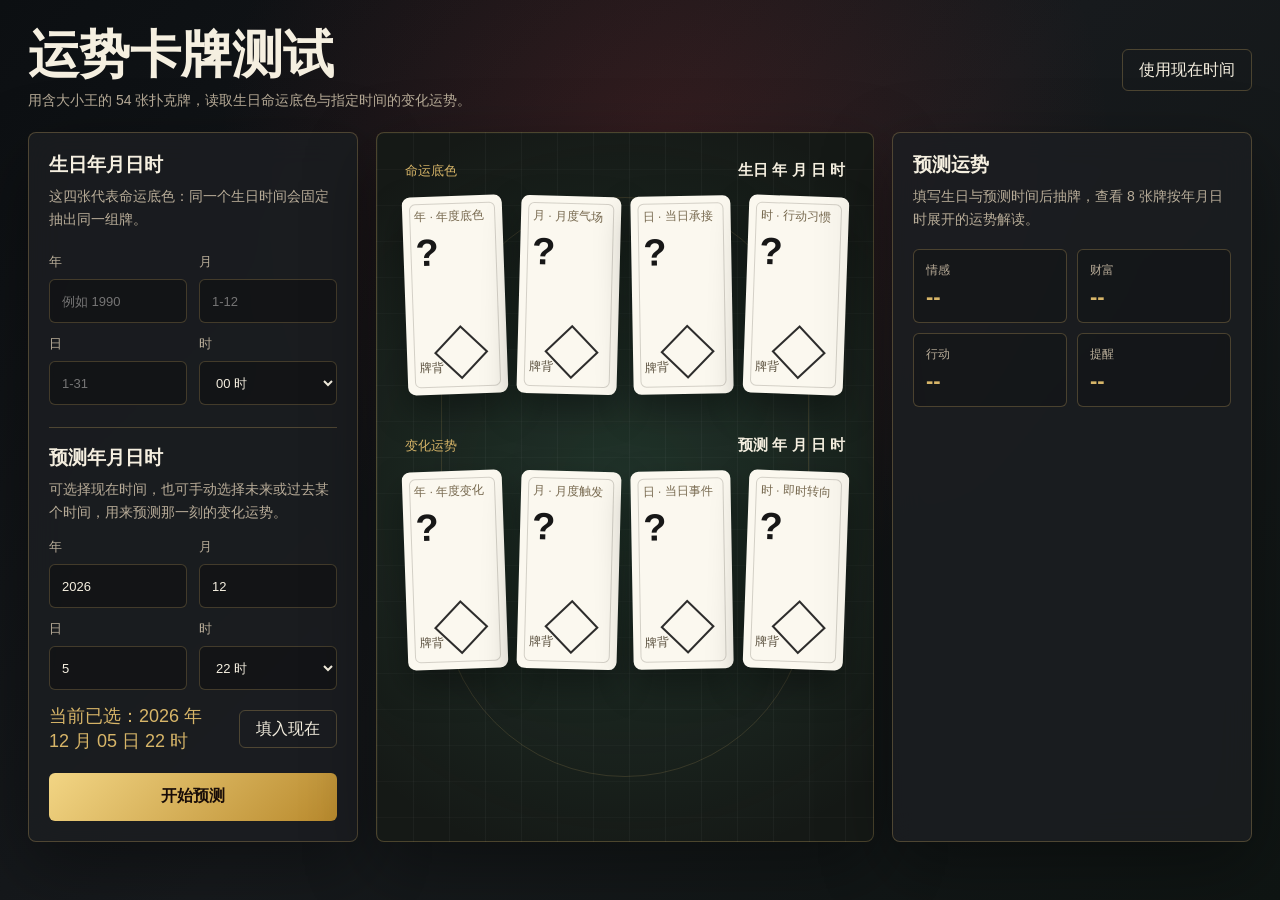
==== index.html @ 9e427384 "Add files via upload" ====
<!doctype html>
<html lang="zh-CN">
  <head>
    <meta charset="UTF-8" />
    <meta name="viewport" content="width=device-width, initial-scale=1.0" />
    <title>运势卡牌测试</title>
    <link rel="stylesheet" href="./styles.css" />
  </head>
  <body>
    <main class="app-shell">
      <header class="topbar">
        <div>
          <h1>运势卡牌测试</h1>
          <p>用含大小王的 54 张扑克牌，读取生日命运底色与指定时间的变化运势。</p>
        </div>
        <button id="quickNow" class="ghost-button" type="button">使用现在时间</button>
      </header>

      <section class="game-grid">
        <form id="fortuneForm" class="control-panel">
          <div class="panel-heading">
            <h2>生日年月日时</h2>
            <p>这四张代表命运底色：同一个生日时间会固定抽出同一组牌。</p>
          </div>

          <div class="field-grid">
            <label>
              年
              <input id="birthYear" name="birthYear" type="number" min="1900" max="2100" placeholder="例如 1990" required />
            </label>
            <label>
              月
              <input id="birthMonth" name="birthMonth" type="number" min="1" max="12" placeholder="1-12" required />
            </label>
            <label>
              日
              <input id="birthDay" name="birthDay" type="number" min="1" max="31" placeholder="1-31" required />
            </label>
            <label>
              时
              <select id="birthHour" name="birthHour" required>
                <option value="0">00 时</option>
                <option value="1">01 时</option>
                <option value="2">02 时</option>
                <option value="3">03 时</option>
                <option value="4">04 时</option>
                <option value="5">05 时</option>
                <option value="6">06 时</option>
                <option value="7">07 时</option>
                <option value="8">08 时</option>
                <option value="9">09 时</option>
                <option value="10">10 时</option>
                <option value="11">11 时</option>
                <option value="12">12 时</option>
                <option value="13">13 时</option>
                <option value="14">14 时</option>
                <option value="15">15 时</option>
                <option value="16">16 时</option>
                <option value="17">17 时</option>
                <option value="18">18 时</option>
                <option value="19">19 时</option>
                <option value="20">20 时</option>
                <option value="21">21 时</option>
                <option value="22">22 时</option>
                <option value="23">23 时</option>
              </select>
            </label>
          </div>

          <div class="now-panel">
            <div>
              <h2>预测年月日时</h2>
              <p>可选择现在时间，也可手动选择未来或过去某个时间，用来预测那一刻的变化运势。</p>
            </div>

            <div class="field-grid compact">
              <label>
                年
                <input id="targetYear" name="targetYear" type="number" min="1900" max="2100" required />
              </label>
              <label>
                月
                <input id="targetMonth" name="targetMonth" type="number" min="1" max="12" required />
              </label>
              <label>
                日
                <input id="targetDay" name="targetDay" type="number" min="1" max="31" required />
              </label>
              <label>
                时
                <select id="targetHour" name="targetHour" required>
                  <option value="0">00 时</option>
                  <option value="1">01 时</option>
                  <option value="2">02 时</option>
                  <option value="3">03 时</option>
                  <option value="4">04 时</option>
                  <option value="5">05 时</option>
                  <option value="6">06 时</option>
                  <option value="7">07 时</option>
                  <option value="8">08 时</option>
                  <option value="9">09 时</option>
                  <option value="10">10 时</option>
                  <option value="11">11 时</option>
                  <option value="12">12 时</option>
                  <option value="13">13 时</option>
                  <option value="14">14 时</option>
                  <option value="15">15 时</option>
                  <option value="16">16 时</option>
                  <option value="17">17 时</option>
                  <option value="18">18 时</option>
                  <option value="19">19 时</option>
                  <option value="20">20 时</option>
                  <option value="21">21 时</option>
                  <option value="22">22 时</option>
                  <option value="23">23 时</option>
                </select>
              </label>
            </div>

            <div class="time-actions">
              <time id="nowText">--</time>
              <button id="fillNow" class="ghost-button small" type="button">填入现在</button>
            </div>
          </div>

          <button class="primary-button" type="submit">开始预测</button>
        </form>

        <section class="card-table" aria-live="polite">
          <div class="table-glow"></div>
          <div class="spread-row">
            <div class="spread-title">
              <span>命运底色</span>
              <strong>生日 年 月 日 时</strong>
            </div>
            <div id="birthCards" class="cards"></div>
          </div>

          <div class="spread-row">
            <div class="spread-title">
              <span>变化运势</span>
              <strong>预测 年 月 日 时</strong>
            </div>
            <div id="nowCards" class="cards"></div>
          </div>
        </section>

        <aside class="result-panel">
          <div class="panel-heading">
            <h2>预测运势</h2>
            <p id="resultIntro">填写生日与预测时间后抽牌，查看 8 张牌按年月日时展开的运势解读。</p>
          </div>
          <div id="scoreBoard" class="score-board">
            <div><span>情感</span><strong>--</strong></div>
            <div><span>财富</span><strong>--</strong></div>
            <div><span>行动</span><strong>--</strong></div>
            <div><span>提醒</span><strong>--</strong></div>
          </div>
          <div id="readingList" class="reading-list"></div>
          <section id="summaryPanel" class="summary-panel" hidden>
            <span>综合目前运势</span>
            <h3 id="summaryTitle">--</h3>
            <p id="summaryText">--</p>
            <strong id="summaryAdvice">--</strong>
          </section>
          <section id="funPanel" class="fun-panel" hidden>
            <article>
              <span>人际关系</span>
              <p id="relationshipText">--</p>
            </article>
            <article>
              <span>出行建议</span>
              <p id="travelText">--</p>
            </article>
            <article>
              <span>禁忌行动</span>
              <p id="tabooText">--</p>
            </article>
            <article>
              <span>幸运提示</span>
              <p id="luckyText">--</p>
            </article>
          </section>
        </aside>
      </section>
    </main>

    <script src="./script.js"></script>
  </body>
</html>
---- styles.css ----
:root {
  --bg: #101215;
  --panel: rgba(27, 30, 33, 0.86);
  --panel-strong: #1b1f23;
  --card: #fbf8ef;
  --ink: #f5efe0;
  --muted: #b9ad99;
  --line: rgba(215, 181, 104, 0.28);
  --gold: #d7b568;
  --red: #b73535;
  --green: #4f9d7a;
  --shadow: 0 24px 70px rgba(0, 0, 0, 0.38);
}

* {
  box-sizing: border-box;
}

body {
  margin: 0;
  min-height: 100vh;
  color: var(--ink);
  font-family: "Microsoft YaHei", "PingFang SC", Arial, sans-serif;
  background:
    radial-gradient(circle at 52% 18%, rgba(183, 53, 53, 0.2), transparent 28rem),
    linear-gradient(135deg, #0c0f12 0%, #171a1d 50%, #0f1513 100%);
}

button,
input,
select {
  font: inherit;
}

.app-shell {
  width: min(1440px, 100%);
  margin: 0 auto;
  padding: 28px;
}

.topbar {
  display: flex;
  align-items: center;
  justify-content: space-between;
  gap: 18px;
  margin-bottom: 20px;
}

h1,
h2,
p {
  margin: 0;
}

h1 {
  font-size: clamp(30px, 4vw, 54px);
  line-height: 1.04;
  letter-spacing: 0;
}

.topbar p,
.panel-heading p,
.now-panel p {
  margin-top: 8px;
  color: var(--muted);
  line-height: 1.65;
  font-size: 14px;
}

.game-grid {
  display: grid;
  grid-template-columns: 330px minmax(430px, 1fr) 360px;
  gap: 18px;
  align-items: stretch;
}

.control-panel,
.result-panel,
.card-table {
  border: 1px solid var(--line);
  background: var(--panel);
  box-shadow: var(--shadow);
  backdrop-filter: blur(16px);
}

.control-panel,
.result-panel {
  border-radius: 8px;
  padding: 20px;
}

.panel-heading h2,
.now-panel h2 {
  font-size: 19px;
  line-height: 1.25;
}

.field-grid {
  display: grid;
  grid-template-columns: repeat(2, minmax(0, 1fr));
  gap: 12px;
  margin: 22px 0;
}

.field-grid.compact {
  margin: 0;
}

label {
  display: grid;
  gap: 8px;
  color: var(--muted);
  font-size: 13px;
}

input,
select {
  width: 100%;
  height: 44px;
  border: 1px solid rgba(215, 181, 104, 0.25);
  border-radius: 6px;
  color: var(--ink);
  background: rgba(0, 0, 0, 0.26);
  padding: 0 12px;
  outline: none;
}

input:focus,
select:focus {
  border-color: var(--gold);
  box-shadow: 0 0 0 3px rgba(215, 181, 104, 0.14);
}

.now-panel {
  display: grid;
  gap: 14px;
  margin-bottom: 18px;
  padding-top: 18px;
  border-top: 1px solid var(--line);
}

time {
  display: block;
  color: var(--gold);
  font-size: 18px;
  line-height: 1.4;
}

.time-actions {
  display: flex;
  align-items: center;
  justify-content: space-between;
  gap: 12px;
}

.primary-button,
.ghost-button {
  border: 0;
  border-radius: 6px;
  cursor: pointer;
  transition: transform 0.18s ease, border-color 0.18s ease, background 0.18s ease;
}

.primary-button {
  width: 100%;
  min-height: 48px;
  color: #180c08;
  background: linear-gradient(135deg, #f2d584, #b98a2d);
  font-weight: 700;
}

.ghost-button {
  min-height: 42px;
  padding: 0 16px;
  color: var(--ink);
  background: transparent;
  border: 1px solid var(--line);
}

.ghost-button.small {
  min-height: 38px;
  white-space: nowrap;
}

.primary-button:hover,
.ghost-button:hover {
  transform: translateY(-1px);
}

.card-table {
  position: relative;
  overflow: hidden;
  min-height: 620px;
  border-radius: 8px;
  padding: 28px;
  background:
    linear-gradient(90deg, rgba(255, 255, 255, 0.035) 1px, transparent 1px),
    linear-gradient(rgba(255, 255, 255, 0.025) 1px, transparent 1px),
    radial-gradient(circle at center, rgba(79, 157, 122, 0.2), transparent 24rem),
    #151916;
  background-size: 36px 36px, 36px 36px, auto, auto;
}

.table-glow {
  position: absolute;
  inset: 64px;
  border: 1px solid rgba(215, 181, 104, 0.16);
  border-radius: 999px;
  pointer-events: none;
}

.spread-row {
  position: relative;
  z-index: 1;
}

.spread-row + .spread-row {
  margin-top: 42px;
}

.spread-title {
  display: flex;
  align-items: baseline;
  justify-content: space-between;
  gap: 12px;
  margin-bottom: 16px;
  color: var(--muted);
}

.spread-title span {
  color: var(--gold);
  font-size: 13px;
}

.spread-title strong {
  color: var(--ink);
  font-size: 15px;
  font-weight: 600;
}

.cards {
  display: grid;
  grid-template-columns: repeat(4, minmax(82px, 1fr));
  gap: 14px;
}

.fortune-card {
  position: relative;
  min-height: 198px;
  border-radius: 8px;
  padding: 12px;
  color: #151515;
  background: var(--card);
  box-shadow: 0 16px 34px rgba(0, 0, 0, 0.34);
  transform: translateY(12px) rotate(var(--tilt));
  opacity: 0;
  animation: reveal 0.52s ease forwards;
}

.fortune-card::before {
  content: "";
  position: absolute;
  inset: 7px;
  border: 1px solid rgba(35, 28, 18, 0.18);
  border-radius: 6px;
  pointer-events: none;
}

.fortune-card.red {
  color: var(--red);
}

.fortune-card.black {
  color: #171717;
}

.fortune-card.joker {
  color: #111;
  background:
    linear-gradient(135deg, rgba(183, 53, 53, 0.16), transparent 48%),
    linear-gradient(315deg, rgba(79, 157, 122, 0.18), transparent 52%),
    var(--card);
}

.card-position {
  color: #76684e;
  font-size: 12px;
}

.card-rank {
  margin-top: 8px;
  font-size: 38px;
  line-height: 1;
  font-weight: 800;
}

.card-suit {
  position: absolute;
  right: 16px;
  bottom: 12px;
  font-size: 58px;
  line-height: 1;
  opacity: 0.9;
}

.card-name {
  position: absolute;
  left: 12px;
  right: 12px;
  bottom: 18px;
  color: #5a503e;
  font-size: 12px;
}

.score-board {
  display: grid;
  grid-template-columns: repeat(2, minmax(0, 1fr));
  gap: 10px;
  margin: 18px 0;
}

.score-board div {
  border: 1px solid var(--line);
  border-radius: 6px;
  padding: 12px;
  background: rgba(0, 0, 0, 0.18);
}

.score-board span {
  display: block;
  color: var(--muted);
  font-size: 12px;
}

.score-board strong {
  display: block;
  margin-top: 5px;
  color: var(--gold);
  font-size: 22px;
}

.reading-list {
  display: grid;
  gap: 12px;
}

.reading-item {
  border-left: 3px solid var(--gold);
  padding: 12px 12px 12px 14px;
  background: rgba(255, 255, 255, 0.045);
}

.reading-item h3 {
  margin: 0 0 6px;
  font-size: 15px;
  line-height: 1.35;
}

.reading-item p {
  color: var(--muted);
  font-size: 13px;
  line-height: 1.68;
}

.summary-panel {
  margin-top: 16px;
  border: 1px solid rgba(215, 181, 104, 0.46);
  border-radius: 8px;
  padding: 16px;
  background:
    linear-gradient(135deg, rgba(215, 181, 104, 0.12), transparent 46%),
    rgba(0, 0, 0, 0.24);
}

.summary-panel span {
  display: block;
  color: var(--gold);
  font-size: 12px;
  margin-bottom: 8px;
}

.summary-panel h3 {
  margin: 0 0 8px;
  font-size: 18px;
  line-height: 1.35;
}

.summary-panel p {
  color: var(--muted);
  font-size: 13px;
  line-height: 1.72;
}

.summary-panel strong {
  display: block;
  margin-top: 12px;
  color: var(--ink);
  font-size: 14px;
  line-height: 1.6;
}

.fun-panel {
  display: grid;
  gap: 10px;
  margin-top: 12px;
}

.fun-panel[hidden] {
  display: none;
}

.fun-panel article {
  border: 1px solid rgba(215, 181, 104, 0.24);
  border-radius: 8px;
  padding: 13px;
  background: rgba(255, 255, 255, 0.04);
}

.fun-panel span {
  display: block;
  color: var(--gold);
  font-size: 12px;
  margin-bottom: 6px;
}

.fun-panel p {
  color: var(--muted);
  font-size: 13px;
  line-height: 1.68;
}

@keyframes reveal {
  to {
    transform: translateY(0) rotate(var(--tilt));
    opacity: 1;
  }
}

@media (max-width: 1180px) {
  .game-grid {
    grid-template-columns: 1fr 1fr;
  }

  .card-table {
    grid-column: 1 / -1;
  }
}

@media (max-width: 760px) {
  .app-shell {
    padding: 10px;
  }

  .topbar,
  .time-actions,
  .spread-title {
    align-items: stretch;
    flex-direction: column;
  }

  .game-grid {
    grid-template-columns: 1fr;
    gap: 10px;
  }

  .control-panel,
  .result-panel,
  .card-table {
    padding: 10px;
    border-radius: 6px;
  }

  .topbar {
    gap: 8px;
    margin-bottom: 10px;
  }

  h1 {
    font-size: 27px;
  }

  .topbar p,
  .panel-heading p,
  .now-panel p,
  .reading-item p,
  .summary-panel p,
  .fun-panel p {
    font-size: 12px;
    line-height: 1.45;
  }

  .panel-heading h2,
  .now-panel h2 {
    font-size: 16px;
  }

  .field-grid {
    gap: 8px;
    margin: 12px 0;
  }

  label {
    gap: 5px;
    font-size: 12px;
  }

  input,
  select {
    height: 34px;
    padding: 0 9px;
    font-size: 13px;
  }

  .now-panel {
    gap: 9px;
    margin-bottom: 11px;
    padding-top: 11px;
  }

  time {
    font-size: 14px;
  }

  .primary-button,
  .ghost-button {
    min-height: 36px;
    font-size: 14px;
  }

  .ghost-button.small {
    min-height: 32px;
  }

  .card-table {
    min-height: auto;
  }

  .spread-row + .spread-row {
    margin-top: 18px;
  }

  .spread-title {
    gap: 4px;
    margin-bottom: 8px;
  }

  .spread-title span {
    font-size: 12px;
  }

  .spread-title strong {
    font-size: 13px;
  }

  .cards {
    grid-template-columns: repeat(4, minmax(0, 1fr));
    gap: 7px;
  }

  .fortune-card {
    min-height: 112px;
    padding: 7px;
    border-radius: 6px;
    box-shadow: 0 10px 18px rgba(0, 0, 0, 0.28);
  }

  .fortune-card::before {
    inset: 4px;
  }

  .card-position {
    font-size: 9px;
    line-height: 1.2;
  }

  .card-rank {
    margin-top: 4px;
    font-size: 24px;
  }

  .card-suit {
    right: 8px;
    bottom: 7px;
    font-size: 32px;
  }

  .card-name {
    left: 8px;
    right: 8px;
    bottom: 8px;
    font-size: 9px;
  }

  .score-board {
    gap: 7px;
    margin: 10px 0;
  }

  .score-board div {
    padding: 8px;
  }

  .score-board span {
    font-size: 11px;
  }

  .score-board strong {
    font-size: 18px;
  }

  .reading-list {
    gap: 7px;
  }

  .reading-item {
    padding: 8px 9px;
  }

  .reading-item h3 {
    font-size: 13px;
    margin-bottom: 4px;
  }

  .summary-panel {
    margin-top: 10px;
    padding: 10px;
  }

  .summary-panel h3 {
    font-size: 15px;
  }

  .summary-panel strong {
    font-size: 12px;
    line-height: 1.45;
  }

  .fun-panel {
    gap: 7px;
  }

  .fun-panel article {
    padding: 8px;
  }
}
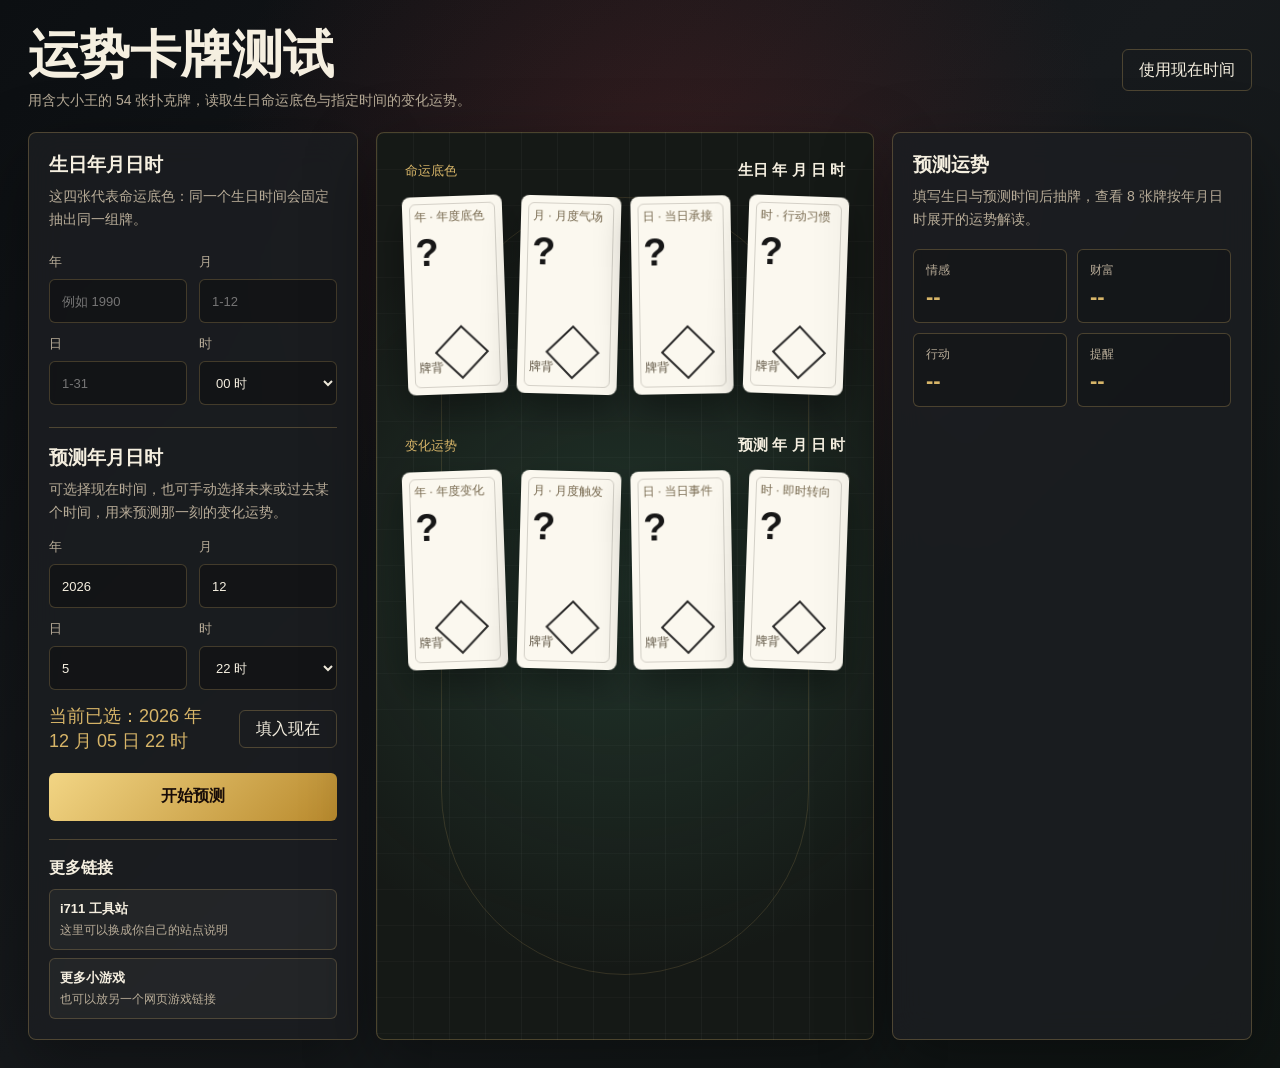
==== commit 9a47da0d: "Add files via upload" ====
--- a/index.html
+++ b/index.html
@@ -124,6 +124,11 @@
           </div>
 
           <button class="primary-button" type="submit">开始预测</button>
+
+          <section id="externalLinks" class="external-links" hidden>
+            <h2>更多链接</h2>
+            <div id="externalLinksList"></div>
+          </section>
         </form>
 
         <section class="card-table" aria-live="polite">
--- a/styles.css
+++ b/styles.css
@@ -187,6 +187,49 @@
   transform: translateY(-1px);
 }
 
+.external-links {
+  margin-top: 18px;
+  padding-top: 18px;
+  border-top: 1px solid var(--line);
+}
+
+.external-links h2 {
+  margin-bottom: 10px;
+  font-size: 16px;
+}
+
+.external-links div {
+  display: grid;
+  gap: 8px;
+}
+
+.external-links a {
+  display: grid;
+  gap: 4px;
+  padding: 10px;
+  border: 1px solid rgba(215, 181, 104, 0.24);
+  border-radius: 6px;
+  color: var(--ink);
+  text-decoration: none;
+  background: rgba(255, 255, 255, 0.04);
+  transition: border-color 0.18s ease, background 0.18s ease;
+}
+
+.external-links a:hover {
+  border-color: var(--gold);
+  background: rgba(215, 181, 104, 0.08);
+}
+
+.external-links strong {
+  font-size: 13px;
+}
+
+.external-links span {
+  color: var(--muted);
+  font-size: 12px;
+  line-height: 1.45;
+}
+
 .card-table {
   position: relative;
   overflow: hidden;
@@ -642,4 +685,13 @@
   .fun-panel article {
     padding: 8px;
   }
-}
+
+  .external-links {
+    margin-top: 12px;
+    padding-top: 12px;
+  }
+
+  .external-links a {
+    padding: 8px;
+  }
+}
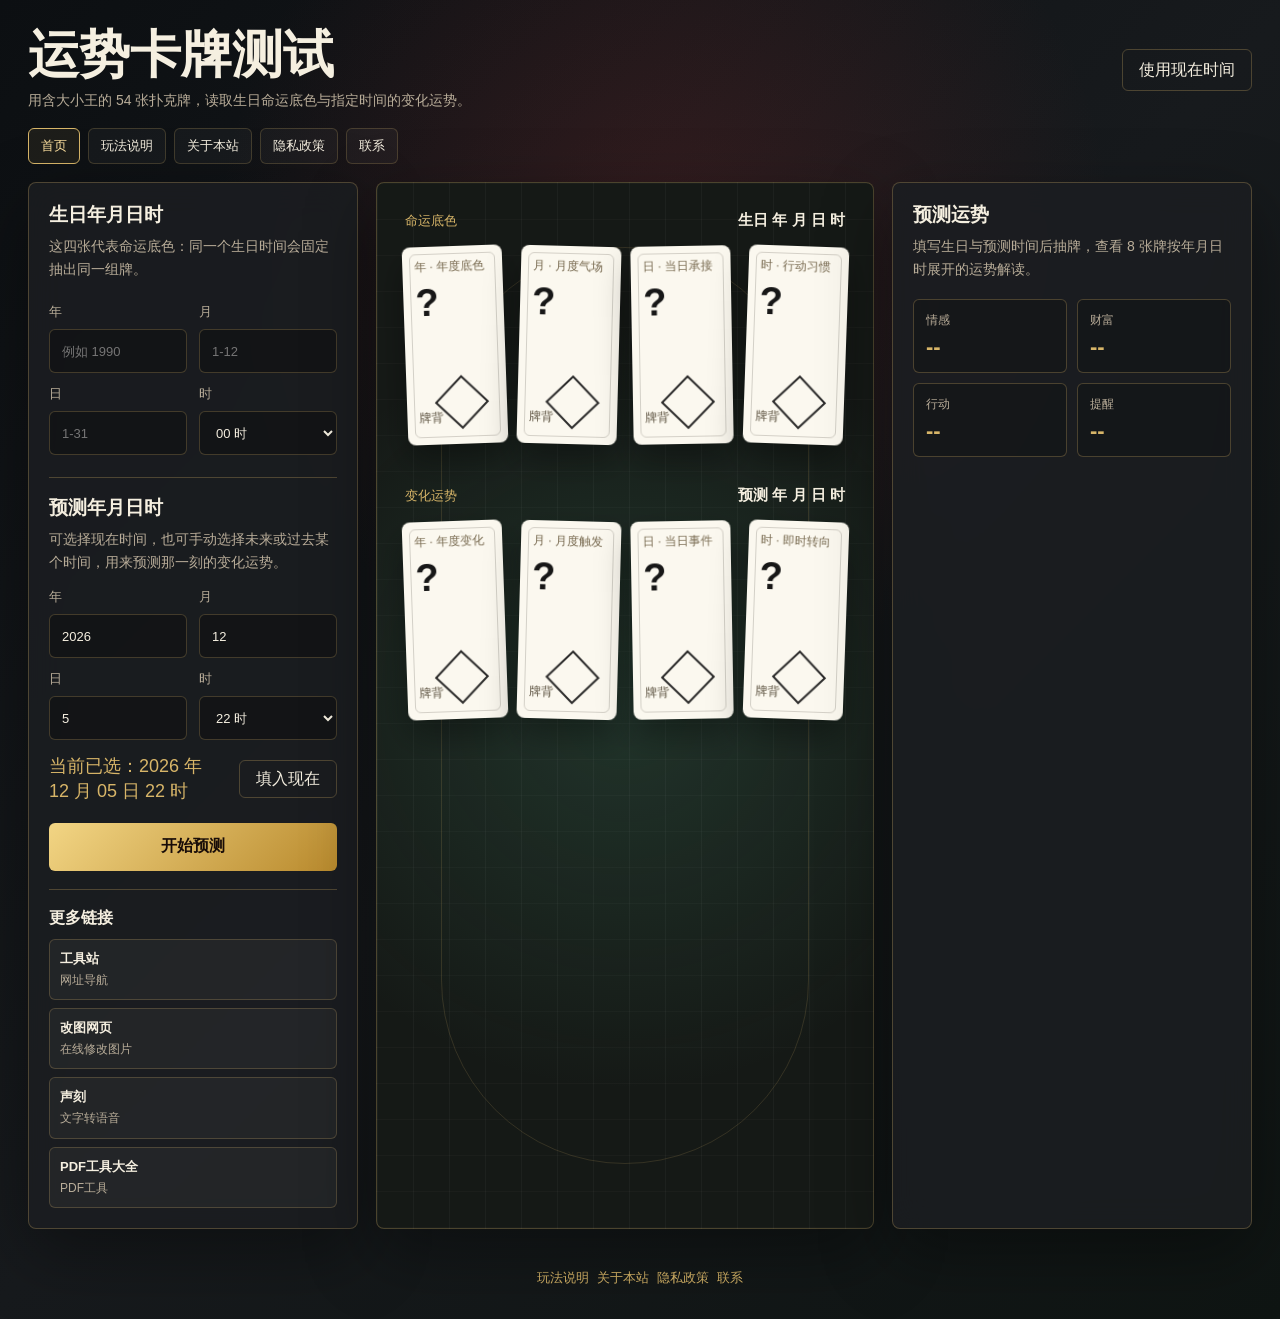
==== commit 1c84fae2: "Add files via upload" ====
--- a/index.html
+++ b/index.html
@@ -4,6 +4,10 @@
     <meta charset="UTF-8" />
     <meta name="viewport" content="width=device-width, initial-scale=1.0" />
     <title>运势卡牌测试</title>
+    <meta
+      name="description"
+      content="使用含大小王的 54 张扑克牌，根据生日时间与预测时间生成娱乐性质的运势卡牌测试。"
+    />
     <link rel="stylesheet" href="./styles.css" />
   </head>
   <body>
@@ -15,6 +19,14 @@
         </div>
         <button id="quickNow" class="ghost-button" type="button">使用现在时间</button>
       </header>
+
+      <nav class="site-nav" aria-label="网站页面">
+        <a href="./index.html" aria-current="page">首页</a>
+        <a href="./how-to-play.html">玩法说明</a>
+        <a href="./about.html">关于本站</a>
+        <a href="./privacy.html">隐私政策</a>
+        <a href="./contact.html">联系</a>
+      </nav>
 
       <section class="game-grid">
         <form id="fortuneForm" class="control-panel">
@@ -188,6 +200,13 @@
           </section>
         </aside>
       </section>
+
+      <footer class="site-footer">
+        <a href="./how-to-play.html">玩法说明</a>
+        <a href="./about.html">关于本站</a>
+        <a href="./privacy.html">隐私政策</a>
+        <a href="./contact.html">联系</a>
+      </footer>
     </main>
 
     <script src="./script.js"></script>
--- a/styles.css
+++ b/styles.css
@@ -67,6 +67,52 @@
   font-size: 14px;
 }
 
+.site-nav,
+.site-footer {
+  display: flex;
+  flex-wrap: wrap;
+  gap: 8px;
+}
+
+.site-nav {
+  margin: -4px 0 18px;
+}
+
+.site-nav a,
+.site-footer a,
+.text-link {
+  color: var(--ink);
+  text-decoration: none;
+}
+
+.site-nav a {
+  padding: 8px 12px;
+  border: 1px solid rgba(215, 181, 104, 0.22);
+  border-radius: 6px;
+  background: rgba(255, 255, 255, 0.035);
+  font-size: 13px;
+}
+
+.site-nav a:hover,
+.site-nav a[aria-current="page"] {
+  border-color: var(--gold);
+  color: #ffe2a0;
+  background: rgba(215, 181, 104, 0.08);
+}
+
+.site-footer {
+  justify-content: center;
+  margin-top: 22px;
+  padding: 18px 0 4px;
+  color: var(--muted);
+  font-size: 13px;
+}
+
+.site-footer a,
+.text-link {
+  color: var(--gold);
+}
+
 .game-grid {
   display: grid;
   grid-template-columns: 330px minmax(430px, 1fr) 360px;
@@ -155,9 +201,13 @@
 
 .primary-button,
 .ghost-button {
+  display: inline-flex;
+  align-items: center;
+  justify-content: center;
   border: 0;
   border-radius: 6px;
   cursor: pointer;
+  text-decoration: none;
   transition: transform 0.18s ease, border-color 0.18s ease, background 0.18s ease;
 }
 
@@ -228,6 +278,96 @@
   color: var(--muted);
   font-size: 12px;
   line-height: 1.45;
+}
+
+.info-layout {
+  display: grid;
+  grid-template-columns: minmax(0, 1fr) 300px;
+  gap: 18px;
+  align-items: start;
+}
+
+.info-main,
+.info-side {
+  border: 1px solid var(--line);
+  border-radius: 8px;
+  background: var(--panel);
+  box-shadow: var(--shadow);
+  backdrop-filter: blur(16px);
+}
+
+.info-main {
+  padding: 28px;
+}
+
+.info-side {
+  padding: 20px;
+}
+
+.info-main h2,
+.info-side h2 {
+  margin: 0 0 12px;
+  font-size: 22px;
+  line-height: 1.25;
+}
+
+.info-main h3 {
+  margin: 26px 0 10px;
+  font-size: 17px;
+  line-height: 1.35;
+}
+
+.info-main p,
+.info-main li,
+.info-side p,
+.info-side li {
+  color: var(--muted);
+  font-size: 15px;
+  line-height: 1.8;
+}
+
+.info-main p + p {
+  margin-top: 12px;
+}
+
+.info-main ul,
+.info-main ol,
+.info-side ul {
+  margin: 10px 0 0;
+  padding-left: 20px;
+}
+
+.info-main strong {
+  color: var(--ink);
+}
+
+.info-note {
+  margin-top: 18px;
+  padding: 14px;
+  border: 1px solid rgba(215, 181, 104, 0.22);
+  border-radius: 6px;
+  color: var(--ink);
+  background: rgba(215, 181, 104, 0.07);
+}
+
+.info-actions {
+  display: flex;
+  flex-wrap: wrap;
+  gap: 10px;
+  margin-top: 22px;
+}
+
+.info-actions .primary-button,
+.info-actions .ghost-button {
+  width: auto;
+  min-width: 128px;
+  padding: 0 16px;
+}
+
+.policy-date {
+  margin-bottom: 18px;
+  color: var(--gold);
+  font-size: 13px;
 }
 
 .card-table {
@@ -487,6 +627,10 @@
   .card-table {
     grid-column: 1 / -1;
   }
+
+  .info-layout {
+    grid-template-columns: 1fr;
+  }
 }
 
 @media (max-width: 760px) {
@@ -499,6 +643,21 @@
   .spread-title {
     align-items: stretch;
     flex-direction: column;
+  }
+
+  .site-nav {
+    margin: 0 0 10px;
+    gap: 6px;
+  }
+
+  .site-nav a {
+    padding: 7px 9px;
+    font-size: 12px;
+  }
+
+  .site-footer {
+    margin-top: 12px;
+    padding-top: 12px;
   }
 
   .game-grid {
@@ -694,4 +853,27 @@
   .external-links a {
     padding: 8px;
   }
-}
+
+  .info-main,
+  .info-side {
+    padding: 15px;
+  }
+
+  .info-main h2,
+  .info-side h2 {
+    font-size: 18px;
+  }
+
+  .info-main h3 {
+    margin-top: 18px;
+    font-size: 15px;
+  }
+
+  .info-main p,
+  .info-main li,
+  .info-side p,
+  .info-side li {
+    font-size: 13px;
+    line-height: 1.65;
+  }
+}
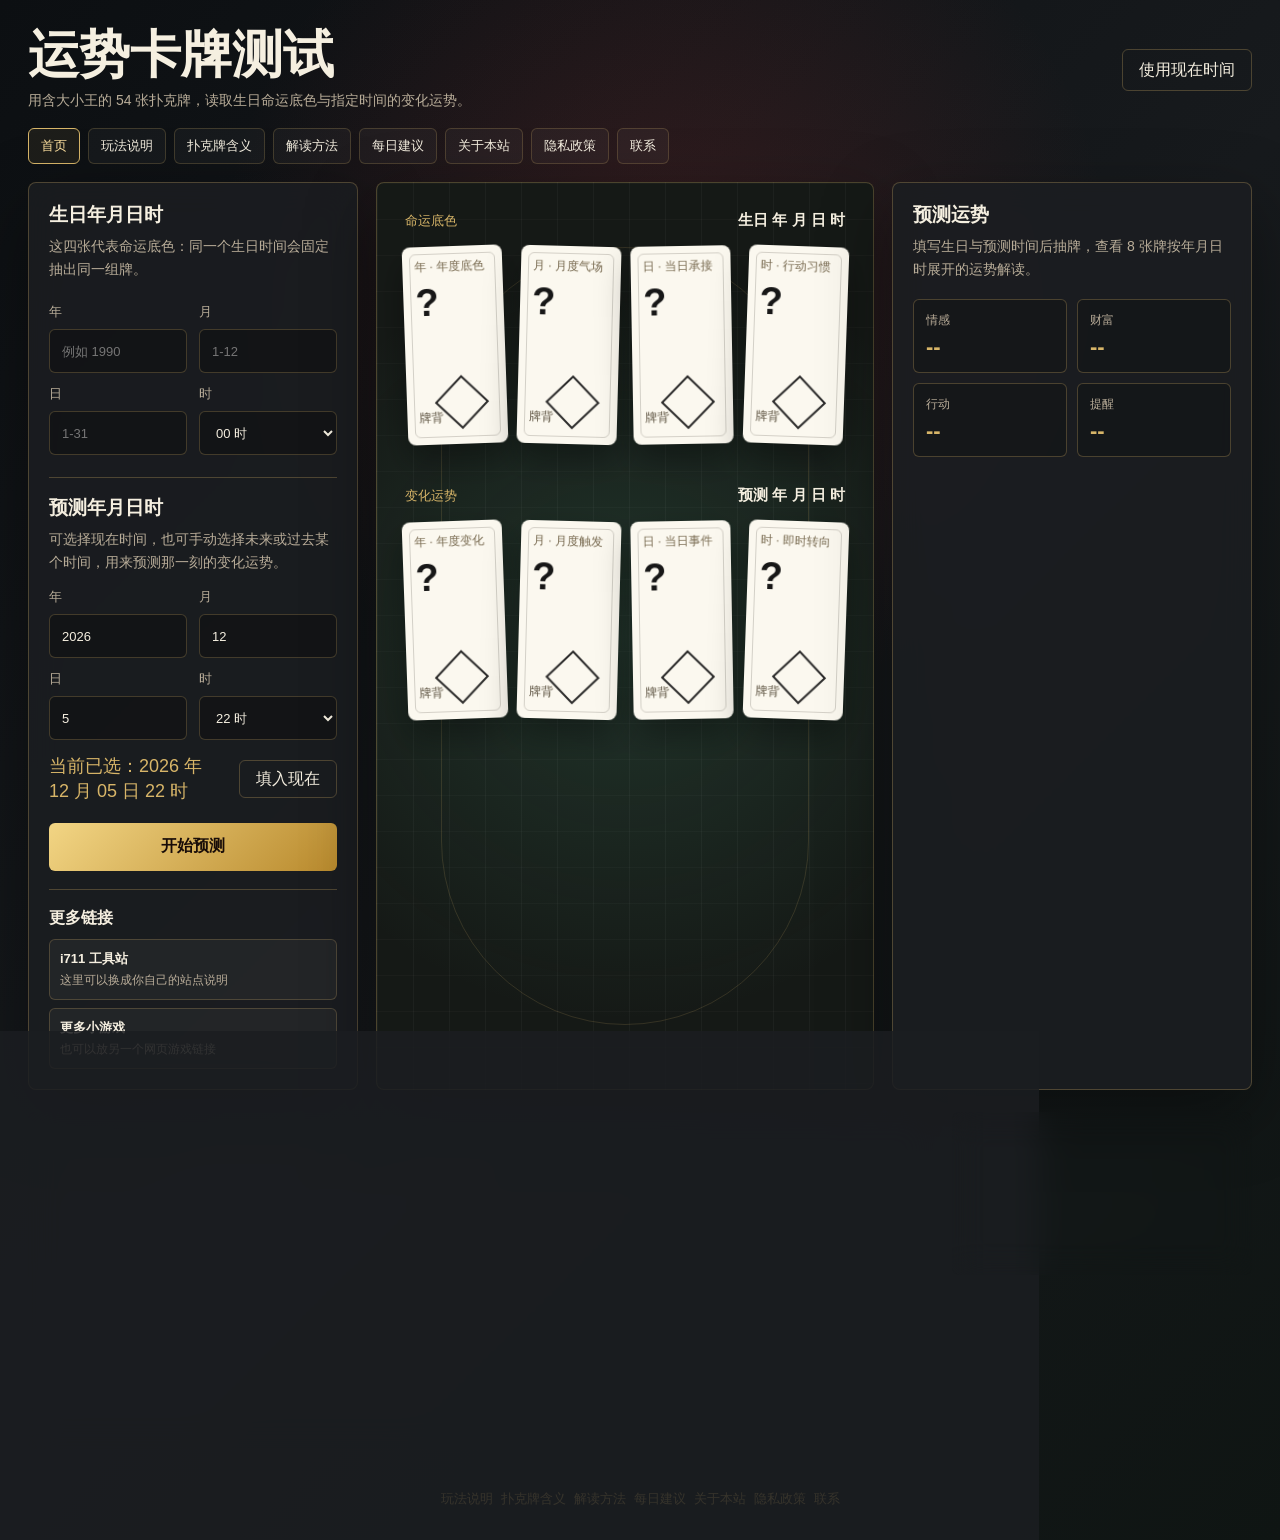
==== commit eb9d08b4: "Add files via upload" ====
--- a/index.html
+++ b/index.html
@@ -9,6 +9,11 @@
       content="使用含大小王的 54 张扑克牌，根据生日时间与预测时间生成娱乐性质的运势卡牌测试。"
     />
     <link rel="stylesheet" href="./styles.css" />
+    <script
+      async
+      src="https://pagead2.googlesyndication.com/pagead/js/adsbygoogle.js?client=ca-pub-2721713697632990"
+      crossorigin="anonymous"
+    ></script>
   </head>
   <body>
     <main class="app-shell">
@@ -23,6 +28,9 @@
       <nav class="site-nav" aria-label="网站页面">
         <a href="./index.html" aria-current="page">首页</a>
         <a href="./how-to-play.html">玩法说明</a>
+        <a href="./card-meanings.html">扑克牌含义</a>
+        <a href="./reading-guide.html">解读方法</a>
+        <a href="./daily-fortune-tips.html">每日建议</a>
         <a href="./about.html">关于本站</a>
         <a href="./privacy.html">隐私政策</a>
         <a href="./contact.html">联系</a>
@@ -201,8 +209,45 @@
         </aside>
       </section>
 
+      <section class="info-layout content-section">
+        <article class="info-main">
+          <h2>运势卡牌内容说明</h2>
+          <p>
+            本站的测试不是随机刷新式的简单抽牌，而是把生日时间与预测时间分别转换成稳定牌组。生日四张牌用于观察长期的命运底色，预选四张牌用于观察某一天、某一小时的变化倾向。
+          </p>
+          <p>
+            每张牌的解释由花色、数字、位置和大小王变量共同组成。红桃偏向感受与关系，方块偏向资源与现实选择，梅花偏向行动与协作，黑桃偏向压力、判断和必要提醒。
+          </p>
+
+          <div class="topic-grid">
+            <a href="./card-meanings.html">
+              <strong>扑克牌含义</strong>
+              <span>查看 54 张牌在本测试中的基础解释。</span>
+            </a>
+            <a href="./reading-guide.html">
+              <strong>八张牌解读方法</strong>
+              <span>了解生日牌与预测牌如何组合成当日运势。</span>
+            </a>
+            <a href="./daily-fortune-tips.html">
+              <strong>每日运势建议</strong>
+              <span>查看人际、出行、禁忌行动与幸运提示的阅读方式。</span>
+            </a>
+          </div>
+        </article>
+
+        <aside class="info-side">
+          <h2>娱乐提醒</h2>
+          <p>
+            本站内容用于休闲娱乐和自我观察，不构成专业建议。重要决定仍应以现实信息、个人判断和专业意见为准。
+          </p>
+        </aside>
+      </section>
+
       <footer class="site-footer">
         <a href="./how-to-play.html">玩法说明</a>
+        <a href="./card-meanings.html">扑克牌含义</a>
+        <a href="./reading-guide.html">解读方法</a>
+        <a href="./daily-fortune-tips.html">每日建议</a>
         <a href="./about.html">关于本站</a>
         <a href="./privacy.html">隐私政策</a>
         <a href="./contact.html">联系</a>
--- a/styles.css
+++ b/styles.css
@@ -287,6 +287,10 @@
   align-items: start;
 }
 
+.content-section {
+  margin-top: 22px;
+}
+
 .info-main,
 .info-side {
   border: 1px solid var(--line);
@@ -367,6 +371,57 @@
 .policy-date {
   margin-bottom: 18px;
   color: var(--gold);
+  font-size: 13px;
+}
+
+.topic-grid,
+.meaning-grid {
+  display: grid;
+  gap: 12px;
+}
+
+.topic-grid {
+  grid-template-columns: repeat(3, minmax(0, 1fr));
+  margin-top: 20px;
+}
+
+.topic-grid a,
+.meaning-card {
+  display: grid;
+  gap: 8px;
+  border: 1px solid rgba(215, 181, 104, 0.22);
+  border-radius: 8px;
+  padding: 14px;
+  color: var(--ink);
+  text-decoration: none;
+  background: rgba(255, 255, 255, 0.04);
+}
+
+.topic-grid a:hover {
+  border-color: var(--gold);
+  background: rgba(215, 181, 104, 0.08);
+}
+
+.topic-grid strong,
+.meaning-card strong {
+  font-size: 15px;
+}
+
+.topic-grid span,
+.meaning-card span {
+  color: var(--muted);
+  font-size: 13px;
+  line-height: 1.65;
+}
+
+.meaning-grid {
+  grid-template-columns: repeat(2, minmax(0, 1fr));
+  margin-top: 14px;
+}
+
+.meaning-card em {
+  color: var(--gold);
+  font-style: normal;
   font-size: 13px;
 }
 
@@ -876,4 +931,9 @@
     font-size: 13px;
     line-height: 1.65;
   }
-}
+
+  .topic-grid,
+  .meaning-grid {
+    grid-template-columns: 1fr;
+  }
+}
